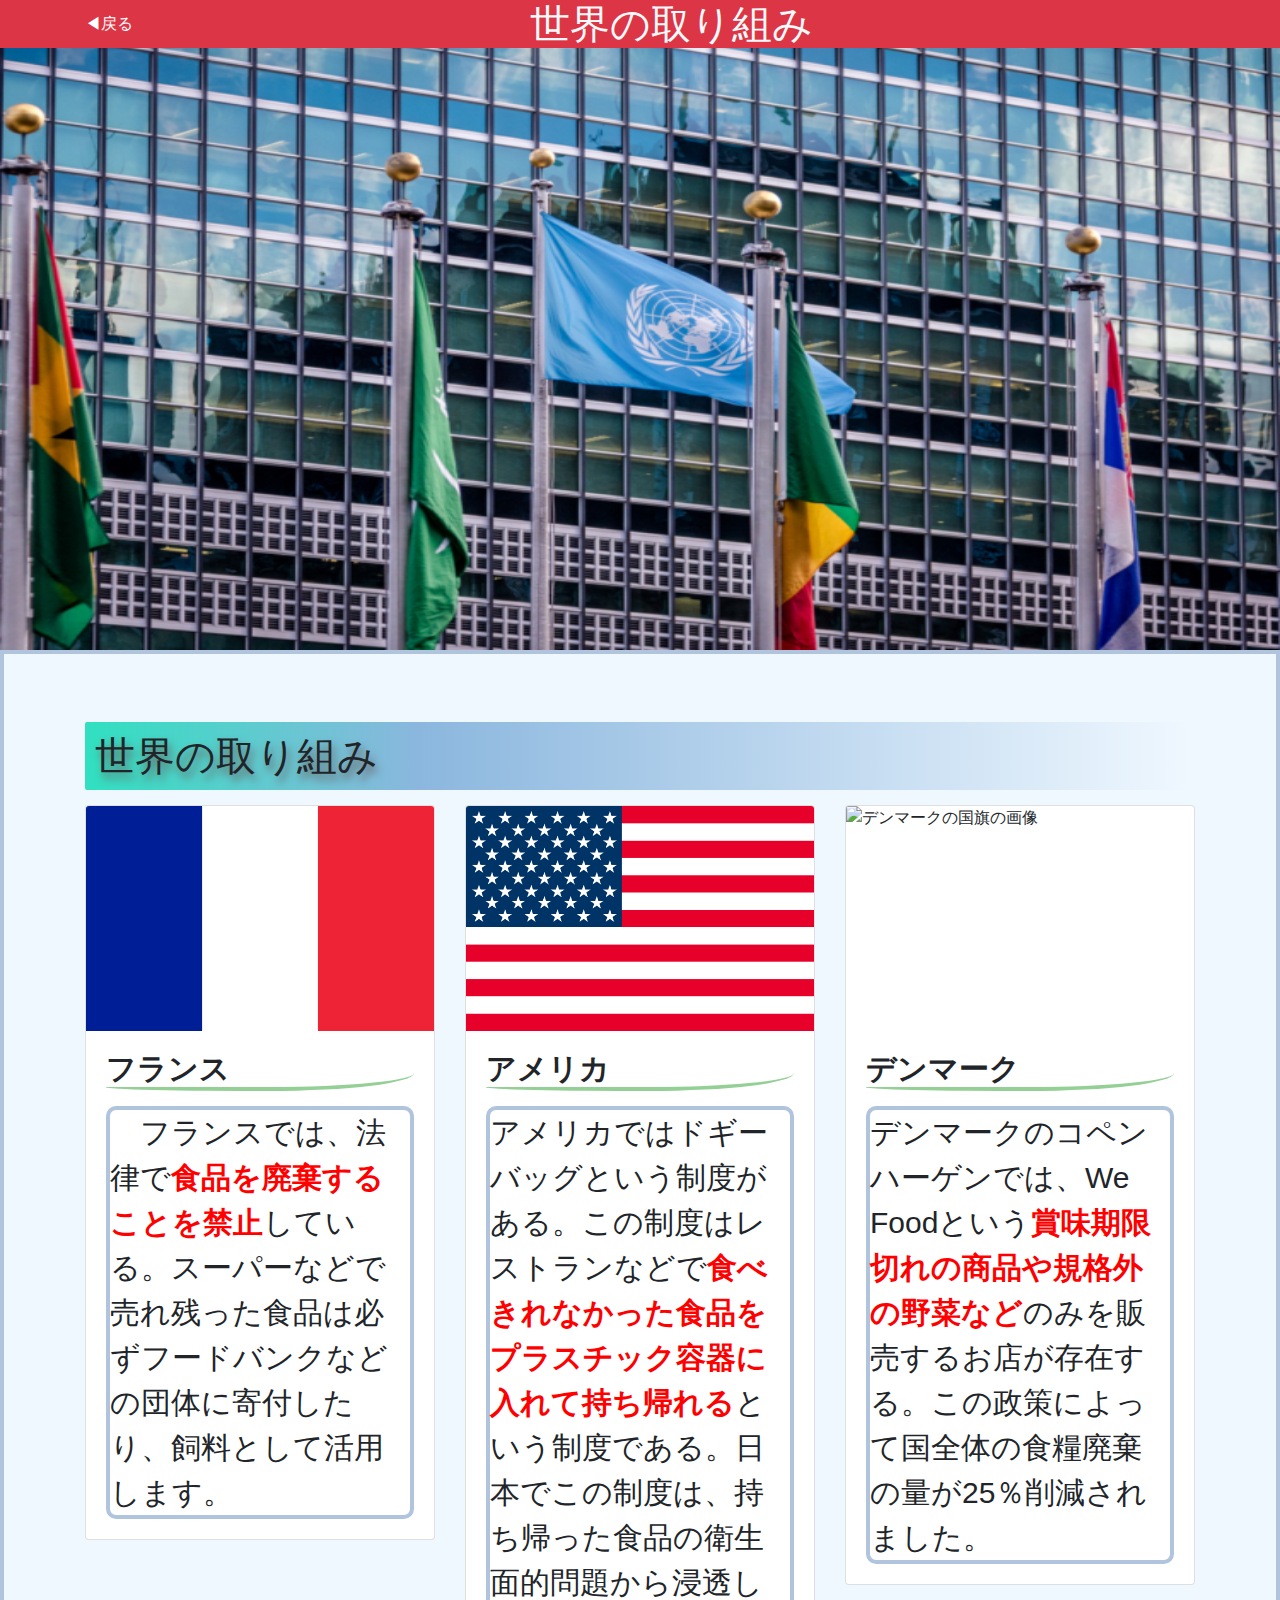
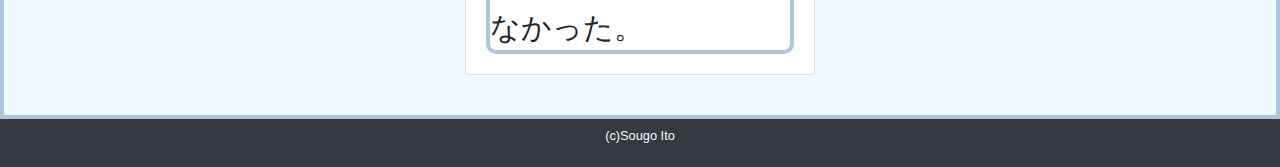
==== index-country-policy.html @ fb627e15 "課題の追加" ====
<!DOCTYPE html>
<html lang="ja">
<head>
  <meta charset="UTF-8">
  <meta name="viewport" content="width=device-width, initial-scale=1.0">
  <meta http-equiv="X-UA-Compatible" content="ie=edge">
  <link rel="stylesheet" href="assets/css/bootstrap.min.css">
  <link rel="stylesheet" href="assets/css/stylefood.css">
  <title>各国の政策</title>
</head>
<!DOCTYPE html>
<html lang="ja">
<head>
  <meta charset="UTF-8">
  <meta name="viewport" content="width=device-width, initial-scale=1.0">
  <meta http-equiv="X-UA-Compatible" content="ie=edge">
  <link rel="stylesheet" href="assets/css/bootstrap.min.css">
  <link rel="stylesheet" href="assets/css/stylefood.css">
  <title>世界の取り組み</title>
</head>
<body>
  <header class="text-center text-light bg-danger">
    <div class="container">
      <a href="index.html#main-message">◀︎戻る</a>
      <h1>世界の取り組み</h1>
  </div>
  </header>
  <img class="img-fluid" src="assets/img/country-policy.jpg" alt="食品廃棄のイメージ画像">

  <!-- mainここから -->
  <div class="main-wrapper">
    <div class="container pt-5">
        <h1 id="main-message"class="main-message">
          世界の取り組み</h1>
    </div>

    <div class="container mt-1">
      <div class="row">
        <div class="col-md-4 mb-3">
          <div class="card">
              <img class="card-img-top" src="assets/img/フランス背景.png" alt="フードロスの画像" height="225px">
            <div class="card-body">
              <h5 class="card-title">フランス</h5>
              <p class="card-text">&emsp;フランスでは、法律で<span class="text-color">食品を廃棄することを禁止</span>している。スーパーなどで売れ残った食品は必ずフードバンクなどの団体に寄付したり、飼料として活用します。
              </p>
              
           </div>
        </div>
   </div>
        <!-- /.col-md-4 -->
    ​
        <div class="col-md-4 mb-3">
          <div class="card">
            <img class="card-img-top" src="assets/img/アメリカ背景.png" alt="アメリカの背景" height="225px">
            <div class="card-body">
              <h5 class="card-title">アメリカ</h5>
              <p class="card-text">アメリカではドギーバッグという制度がある。この制度はレストランなどで<span class="text-color">食べきれなかった食品をプラスチック容器に入れて持ち帰れる</span>という制度である。日本でこの制度は、持ち帰った食品の衛生面的問題から浸透しなかった。</p>
            </div>
          </div>
        </div>
        <!-- /.col-md-4 -->
    ​
        <div class="col-md-4">
          <div class="card">
              <img class="card-img-top" src="assets/img/デンマオーク.png" alt="デンマークの国旗の画像" height="225px">
            <div class="card-body">
              <h5 class="card-title">デンマーク</h5>
              <p class="card-text">デンマークのコペンハーゲンでは、We Foodという<span class="text-color">賞味期限切れの商品や規格外の野菜など</span>のみを販売するお店が存在する。この政策によって国全体の食糧廃棄の量が25％削減されました。
              </p>
            </div>
          </div>
        </div>
        <!-- /.col-md-4 -->
      </div>​
      </div>
    </div>
<!-- footerここから -->
<div class="bg-dark  py-1">
  <p class="text-center text-light"><small>(c)Sougo Ito</small></p>
</div>
    <script src="https://code.jquery.com/jquery-3.3.1.slim.min.js" integrity="sha384-q8i/X+965DzO0rT7abK41JStQIAqVgRVzpbzo5smXKp4YfRvH+8abtTE1Pi6jizo" crossorigin="anonymous"></script>
    <script src="https://cdnjs.cloudflare.com/ajax/libs/popper.js/1.14.7/umd/popper.min.js" integrity="sha384-UO2eT0CpHqdSJQ6hJty5KVphtPhzWj9WO1clHTMGa3JDZwrnQq4sF86dIHNDz0W1" crossorigin="anonymous"></script>
    <script src="assets/js/bootstrap.min.js"></script>
</body>
</html>


            <p class="card-text">
            </p>
---- assets/css/stylefood.css ----
header {
  width:100%;
  position:fixed;
  z-index:1;
  height:48px;
}
header a {
  margin-right:15px;
  float: left;
  line-height:48px;
  text-decoration:none;
  color:white;
}
header a:hover {
  color:white;
}
/* main部分 */
.img-fluid {
  width:100%;
  height:650px;
}
.main-wrapper {
  padding-top:20px;
  background-color: rgb(240,248,255);
  border:4px solid  #b0c4de;
}
.main-wrapper p {
  border-radius:10px;
  border:4px solid  #b0c4de;
  font-size:30px
}
.main-message {
  margin:  0;             /* デフォルトCSS打ち消し */
    font-size:  40px;       /* 文字サイズ指定 */
    position:  relative;    /* 位置調整 */
    font-weight:  normal;   /* 文字の太さ調整 */
    background: linear-gradient(to right, rgb(48, 224, 192) 0%,rgba(96,155,208,0.7) 30%,rgba(125,185,232,0) 100%);/* グラデーション指定 */
    padding:  10px;         /* 余白指定 */
    margin-bottom: 15px;    /* 周りの余白指定 */
    border-radius:  2px;    /* 角丸指定 */
    text-shadow: 3px 6px 9px #676565;
}
.food-loss {
  margin:  0;             /* デフォルトCSS打ち消し */
    font-size:  65px;       /* 文字サイズ指定 */
    position:  relative;    /* 位置調整 */
    font-weight:  normal;   /* 文字の太さ調整 */
    background: linear-gradient(to right, rgb(48, 224, 192) 0%,rgba(96,155,208,0.7) 30%,rgba(125,185,232,0) 100%);/* グラデーション指定 */
    padding:  10px;         /* 余白指定 */
    margin-bottom: 15px;    /* 周りの余白指定 */
    border-radius:  2px;    /* 角丸指定 */
    text-shadow: 3px 6px 9px #676565;
}
.text-color {
  color:red;
  font-weight:bold;
}
.card-title {
  margin:  0;             /* デフォルトCSS打ち消し */
    font-size:  30px;       /* 文字サイズ指定 */
    position:  relative;    /* 位置調整 */
    font-weight:  bold;   /* 文字の太さ調整 */
    margin-bottom: 15px;    /* 周りの余白指定 */
    border-bottom: solid 4px rgba(76, 175, 80, 0.6);        /* 線指定 */
    border-radius: 0px 0px 160px 180px/0px 0px 20px 4px;
}
---- assets/css/stylefood.css ----
header {
  width:100%;
  position:fixed;
  z-index:1;
  height:48px;
}
header a {
  margin-right:15px;
  float: left;
  line-height:48px;
  text-decoration:none;
  color:white;
}
header a:hover {
  color:white;
}
/* main部分 */
.img-fluid {
  width:100%;
  height:650px;
}
.main-wrapper {
  padding-top:20px;
  background-color: rgb(240,248,255);
  border:4px solid  #b0c4de;
}
.main-wrapper p {
  border-radius:10px;
  border:4px solid  #b0c4de;
  font-size:30px
}
.main-message {
  margin:  0;             /* デフォルトCSS打ち消し */
    font-size:  40px;       /* 文字サイズ指定 */
    position:  relative;    /* 位置調整 */
    font-weight:  normal;   /* 文字の太さ調整 */
    background: linear-gradient(to right, rgb(48, 224, 192) 0%,rgba(96,155,208,0.7) 30%,rgba(125,185,232,0) 100%);/* グラデーション指定 */
    padding:  10px;         /* 余白指定 */
    margin-bottom: 15px;    /* 周りの余白指定 */
    border-radius:  2px;    /* 角丸指定 */
    text-shadow: 3px 6px 9px #676565;
}
.food-loss {
  margin:  0;             /* デフォルトCSS打ち消し */
    font-size:  65px;       /* 文字サイズ指定 */
    position:  relative;    /* 位置調整 */
    font-weight:  normal;   /* 文字の太さ調整 */
    background: linear-gradient(to right, rgb(48, 224, 192) 0%,rgba(96,155,208,0.7) 30%,rgba(125,185,232,0) 100%);/* グラデーション指定 */
    padding:  10px;         /* 余白指定 */
    margin-bottom: 15px;    /* 周りの余白指定 */
    border-radius:  2px;    /* 角丸指定 */
    text-shadow: 3px 6px 9px #676565;
}
.text-color {
  color:red;
  font-weight:bold;
}
.card-title {
  margin:  0;             /* デフォルトCSS打ち消し */
    font-size:  30px;       /* 文字サイズ指定 */
    position:  relative;    /* 位置調整 */
    font-weight:  bold;   /* 文字の太さ調整 */
    margin-bottom: 15px;    /* 周りの余白指定 */
    border-bottom: solid 4px rgba(76, 175, 80, 0.6);        /* 線指定 */
    border-radius: 0px 0px 160px 180px/0px 0px 20px 4px;
}
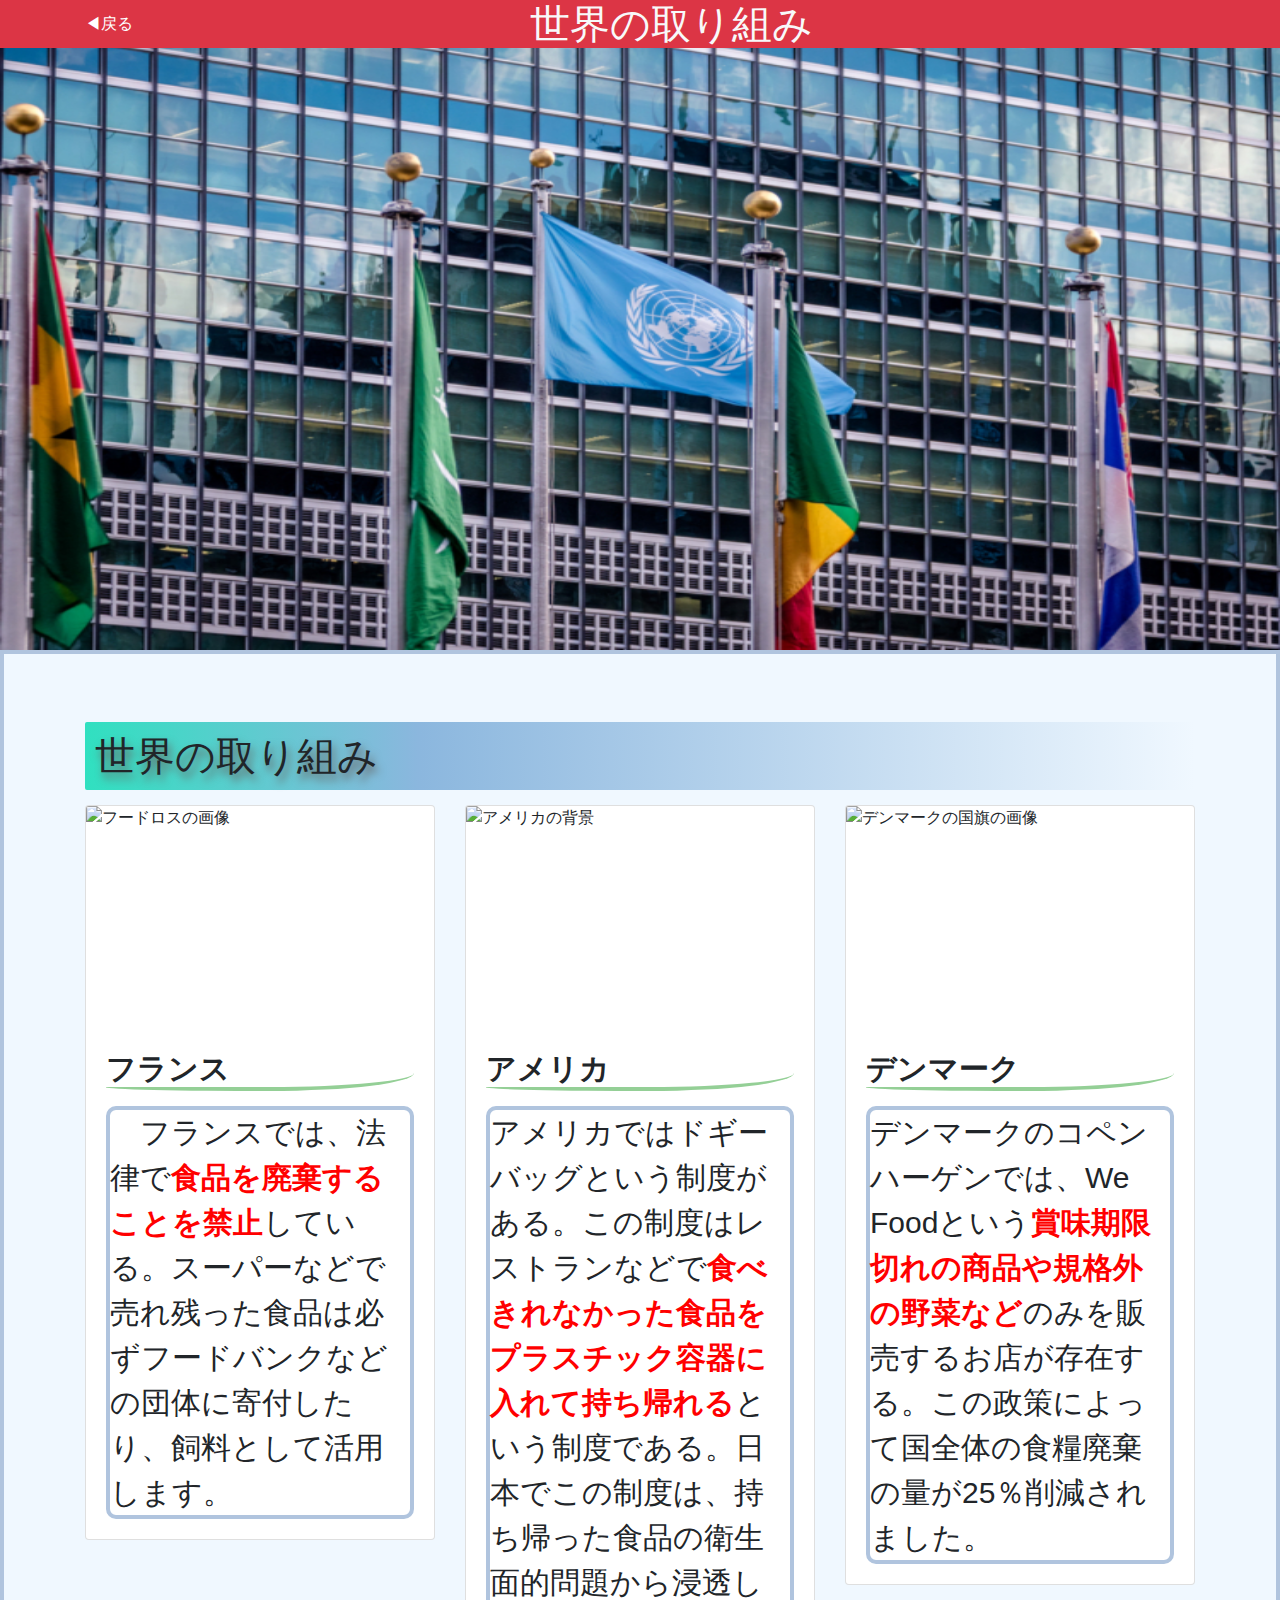
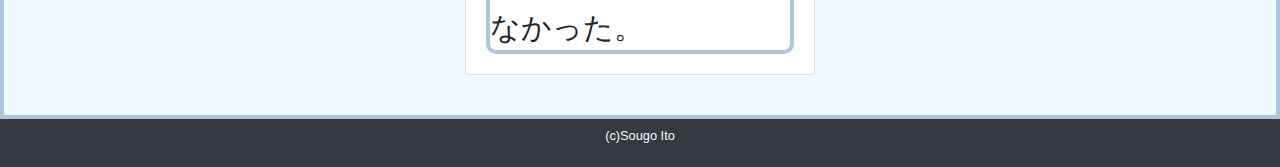
==== commit 5e5b5617: "urlの修正" ====
--- a/index-country-policy.html
+++ b/index-country-policy.html
@@ -38,7 +38,7 @@
       <div class="row">
         <div class="col-md-4 mb-3">
           <div class="card">
-              <img class="card-img-top" src="assets/img/フランス背景.png" alt="フードロスの画像" height="225px">
+              <img class="card-img-top" src="assets/img/france.png" alt="フードロスの画像" height="225px">
             <div class="card-body">
               <h5 class="card-title">フランス</h5>
               <p class="card-text">&emsp;フランスでは、法律で<span class="text-color">食品を廃棄することを禁止</span>している。スーパーなどで売れ残った食品は必ずフードバンクなどの団体に寄付したり、飼料として活用します。
@@ -51,7 +51,7 @@
     ​
         <div class="col-md-4 mb-3">
           <div class="card">
-            <img class="card-img-top" src="assets/img/アメリカ背景.png" alt="アメリカの背景" height="225px">
+            <img class="card-img-top" src="assets/img/america.png" alt="アメリカの背景" height="225px">
             <div class="card-body">
               <h5 class="card-title">アメリカ</h5>
               <p class="card-text">アメリカではドギーバッグという制度がある。この制度はレストランなどで<span class="text-color">食べきれなかった食品をプラスチック容器に入れて持ち帰れる</span>という制度である。日本でこの制度は、持ち帰った食品の衛生面的問題から浸透しなかった。</p>
@@ -62,7 +62,7 @@
     ​
         <div class="col-md-4">
           <div class="card">
-              <img class="card-img-top" src="assets/img/デンマオーク.png" alt="デンマークの国旗の画像" height="225px">
+              <img class="card-img-top" src="assets/img/denmark.png" alt="デンマークの国旗の画像" height="225px">
             <div class="card-body">
               <h5 class="card-title">デンマーク</h5>
               <p class="card-text">デンマークのコペンハーゲンでは、We Foodという<span class="text-color">賞味期限切れの商品や規格外の野菜など</span>のみを販売するお店が存在する。この政策によって国全体の食糧廃棄の量が25％削減されました。
@@ -82,8 +82,4 @@
     <script src="https://cdnjs.cloudflare.com/ajax/libs/popper.js/1.14.7/umd/popper.min.js" integrity="sha384-UO2eT0CpHqdSJQ6hJty5KVphtPhzWj9WO1clHTMGa3JDZwrnQq4sF86dIHNDz0W1" crossorigin="anonymous"></script>
     <script src="assets/js/bootstrap.min.js"></script>
 </body>
-</html>
-
-
-            <p class="card-text">
-            </p>+</html>